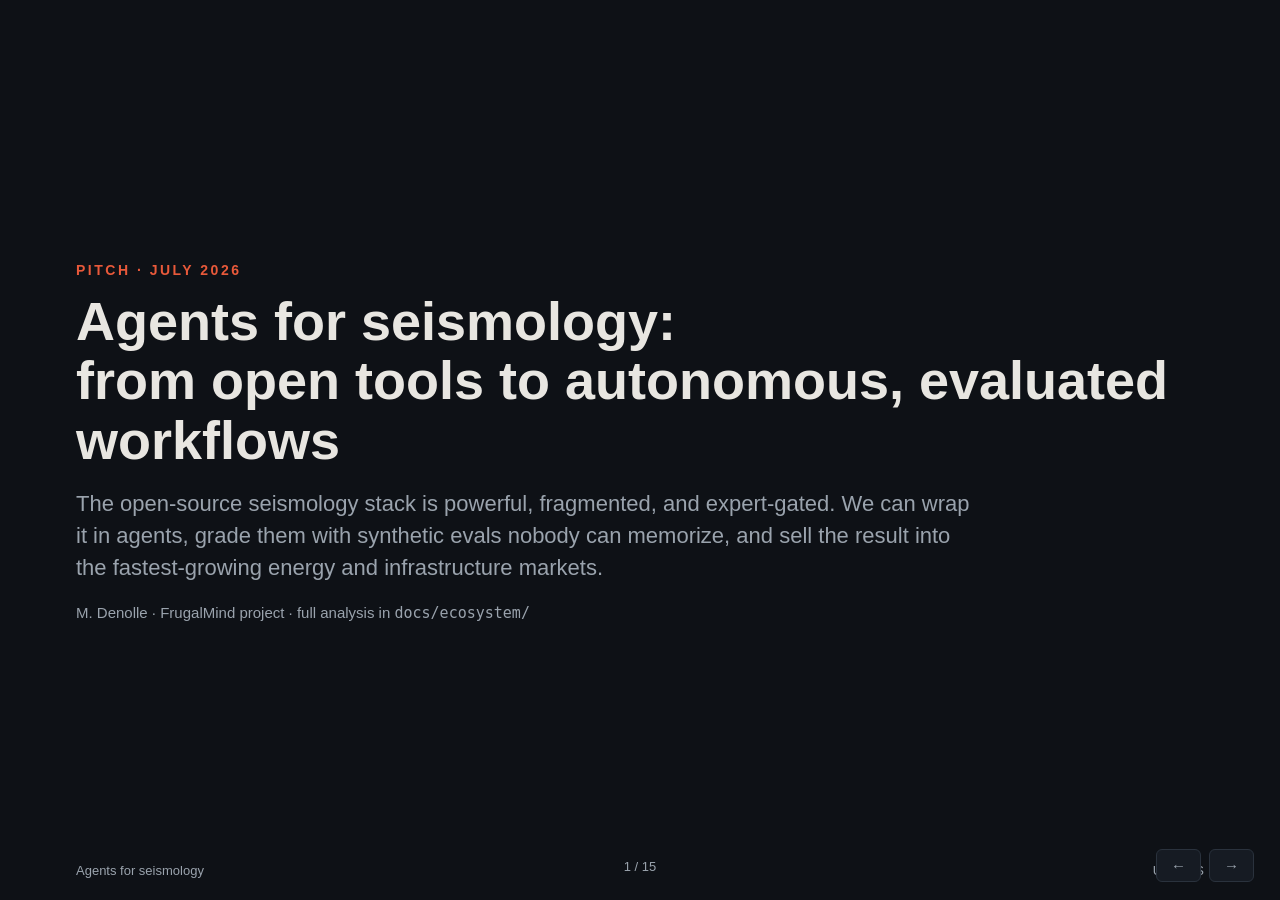
==== docs/ecosystem/pitch_deck.html @ fb0759ec "remove lock" ====
<!DOCTYPE html>
<html lang="en">
<head>
<meta charset="UTF-8">
<meta name="viewport" content="width=device-width, initial-scale=1.0">
<title>Agents for Seismology — pitch</title>
<style>
  :root{
    --bg:#0e1116; --panel:#161b23; --ink:#e8e6e1; --muted:#9aa3ad;
    --accent:#e8593a; --accent2:#4aa3c7; --gold:#d9a441; --green:#5fae6e;
    --line:#2a323d;
  }
  *{box-sizing:border-box; margin:0; padding:0;}
  html,body{height:100%; background:var(--bg); color:var(--ink);
    font-family:"Helvetica Neue",Helvetica,Arial,sans-serif; overflow:hidden;}
  .slide{position:absolute; inset:0; display:none; flex-direction:column;
    padding:56px 76px 70px; }
  .slide.active{display:flex;}
  .kicker{font-size:14px; letter-spacing:2.5px; text-transform:uppercase;
    color:var(--accent); margin-bottom:14px; font-weight:600;}
  h1{font-size:54px; line-height:1.1; font-weight:700; max-width:1100px;}
  h2{font-size:38px; line-height:1.15; font-weight:700; margin-bottom:26px; max-width:1150px;}
  h3{font-size:19px; font-weight:600; margin-bottom:8px;}
  p,li{font-size:19px; line-height:1.45; color:var(--ink);}
  .sub{color:var(--muted); font-size:22px; margin-top:18px; max-width:900px;}
  ul{list-style:none;}
  ul li{padding-left:22px; position:relative; margin-bottom:12px;}
  ul li::before{content:""; position:absolute; left:0; top:10px; width:9px; height:9px;
    background:var(--accent); border-radius:1px;}
  .muted{color:var(--muted);}
  .small{font-size:15px; line-height:1.4;}
  .foot{position:absolute; bottom:22px; left:76px; right:76px; display:flex;
    justify-content:space-between; font-size:13px; color:var(--muted);}
  .cols{display:flex; gap:36px; flex:1; min-height:0;}
  .col{flex:1; min-width:0;}
  .card{background:var(--panel); border:1px solid var(--line); border-radius:10px;
    padding:20px 22px; margin-bottom:14px;}
  .card h3{color:var(--accent2);}
  .big{font-size:46px; font-weight:700; line-height:1.05;}
  .big span{font-size:18px; font-weight:400; color:var(--muted); display:block; margin-top:6px;}
  .statgrid{display:grid; grid-template-columns:repeat(4,1fr); gap:16px; margin-top:10px;}
  .statgrid .card{margin:0;}
  table{border-collapse:collapse; width:100%; font-size:16px;}
  th{color:var(--accent2); text-align:left; font-weight:600; padding:7px 12px 7px 0;
    border-bottom:2px solid var(--line);}
  td{padding:6px 12px 6px 0; border-bottom:1px solid var(--line); color:var(--ink); vertical-align:top;}
  td.num{text-align:right; font-variant-numeric:tabular-nums;}
  th.num{text-align:right;}
  .tag{display:inline-block; font-size:12px; padding:2px 9px; border-radius:20px;
    border:1px solid var(--line); color:var(--muted); margin-left:8px; vertical-align:middle;}
  .bar{height:26px; border-radius:4px; margin:6px 0 2px; background:var(--accent2);}
  .barlabel{font-size:15px; color:var(--muted); margin-bottom:10px;}
  .barrow{display:flex; align-items:center; gap:14px; margin-bottom:13px;}
  .barrow .name{width:300px; font-size:17px; flex-shrink:0;}
  .barrow .track{flex:1; background:#1d242e; border-radius:4px;}
  .barrow .val{width:180px; font-size:16px; color:var(--muted); flex-shrink:0;}
  .arrowflow{display:flex; align-items:center; gap:10px; flex-wrap:wrap; margin:12px 0;}
  .node{background:var(--panel); border:1px solid var(--line); padding:10px 16px;
    border-radius:8px; font-size:16px; white-space:nowrap;}
  .node.hot{border-color:var(--accent); color:var(--accent);}
  .arr{color:var(--muted); font-size:20px;}
  .nav{position:fixed; bottom:18px; right:26px; display:flex; gap:8px; z-index:10;}
  .nav button{background:var(--panel); color:var(--muted); border:1px solid var(--line);
    border-radius:6px; padding:7px 14px; cursor:pointer; font-size:15px;}
  .nav button:hover{color:var(--ink); border-color:var(--muted);}
  .counter{position:fixed; bottom:26px; left:50%; transform:translateX(-50%);
    color:var(--muted); font-size:13px; z-index:10;}
  .accent{color:var(--accent);} .blue{color:var(--accent2);} .gold{color:var(--gold);} .green{color:var(--green);}
  .titlewrap{display:flex; flex-direction:column; justify-content:center; flex:1;}
  .two{display:grid; grid-template-columns:1fr 1fr; gap:30px; flex:1; min-height:0;}
  .src{font-size:12.5px; color:#6b747f; margin-top:auto; padding-top:12px;}
</style>
</head>
<body>

<!-- 1 · TITLE -->
<section class="slide active">
  <div class="titlewrap">
    <div class="kicker">Pitch · July 2026</div>
    <h1>Agents for seismology:<br>from open tools to autonomous, evaluated workflows</h1>
    <p class="sub">The open-source seismology stack is powerful, fragmented, and expert-gated.
    We can wrap it in agents, grade them with synthetic evals nobody can memorize,
    and sell the result into the fastest-growing energy and infrastructure markets.</p>
    <p class="sub small muted">M. Denolle · FrugalMind project · full analysis in <code>docs/ecosystem/</code></p>
  </div>
  <div class="foot"><span>Agents for seismology</span><span>UW ESS</span></div>
</section>

<!-- 2 · THE PROBLEM -->
<section class="slide">
  <div class="kicker">Problem</div>
  <h2>World-class physics, gated by expertise and glue code</h2>
  <div class="cols">
    <div class="col">
      <ul>
        <li>Five workflow chains carry the field's output (catalogs, noise, sources, FWI, rupture). <b>Healthy at the nodes, brittle at the joints</b> — every group maintains private, unversioned converter scripts.</li>
        <li>The citation-standard relocator (HypoDD) has had <b>no maintained modern interface for a decade</b>.</li>
        <li>3D simulation entry costs weeks: meshing, Par_file archaeology, HPC job wrangling. Errors surface as cryptic MPI crashes.</li>
        <li>Keystone tools are one retirement or one dependency bump from breaking: CPS, NonLinLoc, disba, BayHunter.</li>
      </ul>
    </div>
    <div class="col">
      <div class="card"><h3>A typical catalog pipeline today</h3>
        <div class="arrowflow">
          <span class="node">FDSN / S3</span><span class="arr">→</span>
          <span class="node">SeisBench pick</span><span class="arr">→</span>
          <span class="node">PyOcto</span><span class="arr">→</span>
          <span class="node hot">text-file glue</span><span class="arr">→</span>
          <span class="node">NonLinLoc</span><span class="arr">→</span>
          <span class="node hot">more glue</span><span class="arr">→</span>
          <span class="node">HypoDD</span>
        </div>
        <p class="small muted">Red joints = hand-written, untested, per-lab scripts. This is where science breaks and where novices lose weeks.</p>
      </div>
      <div class="card"><h3>The consequence</h3>
        <p>Analysis capacity is bounded by scarce trained people, not by data or compute.
        Networks, regulators, and operators all report the same bottleneck: <b>analysts</b>.</p>
      </div>
    </div>
  </div>
  <div class="foot"><span>Agents for seismology</span><span>2</span></div>
</section>

<!-- 3 · ECOSYSTEM SHAPE -->
<section class="slide">
  <div class="kicker">Ecosystem</div>
  <h2>Hub-and-spoke observation, barbell modeling</h2>
  <div class="cols">
    <div class="col">
      <div class="card"><h3>Observation: three hubs</h3>
        <p><b class="blue">ObsPy</b> (data objects, 30+ formats) · <b class="blue">Pyrocko</b> (GFZ; GF stores, Squirrel) · <b class="blue">SeisBench</b> (one API over all ML pickers + benchmark data).</p>
      </div>
      <div class="card"><h3>Modeling: a barbell</h3>
        <p>One end: pip-install source inversion (Syngine → MTUQ, minutes on a laptop).
        Other end: HPC monoliths (SPECFEM3D, SeisSol).
        <b>The middle — auto-config, meshing, orchestration — is thin, and it is exactly what Salvus (closed source) monetizes.</b></p>
      </div>
      <div class="card"><h3>What that means for us</h3>
        <p>~70% of the stack wraps as agent tools at near zero cost (clean Python APIs).
        The valuable 30% is ~8 legacy text formats + config generation — bounded, testable work.</p>
      </div>
    </div>
    <div class="col">
      <div class="card"><h3>Open data is already cloud-resident</h3>
        <div class="big">1.3 PB<span>EarthScope + SCEDC + NCEDC continuous waveforms on AWS · 47,354 stations · anonymous or token access</span></div>
      </div>
      <div class="card"><h3>Ground truth on demand</h3>
        <p>Precomputed Green's functions (Syngine REST, Pyrocko Greens Mill) give exact synthetic seismograms with zero simulation infrastructure — the eval generator is already deployed.</p>
      </div>
    </div>
  </div>
  <div class="foot"><span>Agents for seismology</span><span>3</span></div>
</section>

<!-- 4 · USER BASE -->
<section class="slide">
  <div class="kicker">User base</div>
  <h2>A real, active community — maintained by a handful of people</h2>
  <div class="statgrid">
    <div class="card"><div class="big">187k<span>ObsPy installs / month (PyPI alone; conda adds millions cumulative)</span></div></div>
    <div class="card"><div class="big">~5–20k<span>practitioners: AGU seismology 4,900+ members; 26,000+ registered stations; 31 FDSN data centers</span></div></div>
    <div class="card"><div class="big">30.6k<span>SeisBench installs / month — the ML layer is mainstream</span></div></div>
    <div class="card"><div class="big">116<span>ObsPy contributors, ever. Bus factor of the whole field: a few dozen people</span></div></div>
  </div>
  <table style="margin-top:20px;">
    <tr><th>Tool</th><th class="num">Stars</th><th class="num">Forks</th><th class="num">Contributors</th><th>Signal</th></tr>
    <tr><td>ObsPy</td><td class="num">1,300</td><td class="num">562</td><td class="num">116</td><td>~3,000 citations; NumFOCUS; v1.5.0 Mar 2026</td></tr>
    <tr><td>SPECFEM3D</td><td class="num">508</td><td class="num">256</td><td class="num">33</td><td>standard SEM code on national HPC systems</td></tr>
    <tr><td>SeisBench</td><td class="num">405</td><td class="num">117</td><td class="num">21</td><td>v0.12 adds DAS; PhaseNet paper ~2,000 citations</td></tr>
    <tr><td>EQTransformer / PhaseNet</td><td class="num">413 / 376</td><td class="num">167 / 131</td><td class="num">14 / 5</td><td>pickers embedded in commercial catalogs</td></tr>
    <tr><td>SeisSol · PyLith · NoisePy · Pyrocko</td><td class="num">344 · 191 · 217 · 246</td><td class="num"></td><td class="num">39 · 14 · 19 · 20</td><td>consortium-backed (ChEESE, CIG, SCOPED, GFZ)</td></tr>
  </table>
  <p class="small muted" style="margin-top:12px;">Fork:star ratios of 0.4–0.5 (vs ~0.1 for consumer OSS): these tools are worked with, not bookmarked. SeisComP runs operationally at hundreds of agencies worldwide.</p>
  <div class="foot"><span>GitHub / pypistats / Semantic Scholar, queried 2026-07-08</span><span>4</span></div>
</section>

<!-- 5 · COMPETITIVE WINDOW -->
<section class="slide">
  <div class="kicker">Prior art</div>
  <h2>The window: two half-systems, zero public benchmarks</h2>
  <div class="two">
    <div class="card"><h3 class="accent">TRACE — observation only</h3>
      <p>Shanghai AI Lab + USTC + Harvard (Mar 2026). Multi-agent: raw waveforms → 90k-event relocated catalogs → mechanistic interpretation (Ridgecrest, Santorini). 2,200+ analytical modules.</p>
      <p class="small muted" style="margin-top:8px;">Benchmark is internal to one paper. Harness not released. No simulation branch.</p>
    </div>
    <div class="card"><h3 class="accent">SPECFEM-MCP — simulation only</h3>
      <p>Harbin/PKU (Dec 2025). First MCP server suite for SPECFEM 2D/3D/GLOBE: parameter generation → meshing → solver → visualization.</p>
      <p class="small muted" style="margin-top:8px;">No evals shipped. Single group. Proves wrappers alone are replicable in months — not a moat.</p>
    </div>
  </div>
  <div class="card" style="margin-top:4px;"><h3 class="gold">What no one has</h3>
    <p>① An agent that closes the <b>observation ↔ simulation loop</b> (simulate a hypothesis, test it against data).
    ② A <b>public, difficulty-graded benchmark</b> for seismology agents — AstaBench, ScienceAgentBench, and every geo-agent benchmark contain zero waveform seismology.
    Both map directly onto FrugalMind's existing design.</p>
  </div>
  <div class="foot"><span>arXiv:2603.21152 · arXiv:2512.14429 · allenai.org/asta/bench</span><span>5</span></div>
</section>

<!-- 6 · WHO PAYS TODAY -->
<section class="slide">
  <div class="kicker">Market · today</div>
  <h2>Who pays for seismic analysis now</h2>
  <table>
    <tr><th>Segment</th><th>Driver</th><th>Spend signal</th><th>Agent fit</th></tr>
    <tr><td><b>Geothermal</b></td><td>Traffic-light-protocol compliance, EGS microseismic + DAS</td><td>Fervo $462M Series E; Zanskar $115M Series C on AI exploration</td><td>Analyst-starved, Python-native, funded</td></tr>
    <tr><td><b>CCS / Class VI</b></td><td>EPA-mandated monitoring, decades post-injection</td><td>$0.5–3M install + $100–500k/yr analysis per site</td><td>Compliance reports = recurring deliverable</td></tr>
    <tr><td><b>Mining</b></td><td>Rockburst safety regulation</td><td>IMS alone: ~210 systems, 34 countries</td><td>Per-mine subscriptions already normal</td></tr>
    <tr><td><b>PSHA / engineering</b></td><td>Nuclear, dams, hospitals, data centers</td><td>$200–400/hr senior-geoscientist billing</td><td>Codified workflows → margin machine</td></tr>
    <tr><td><b>Networks / treaty</b></td><td>Bulletins, EEW, CTBTO-style review</td><td>gempa's client list; ShakeAlert ~$35M/yr</td><td>Credibility beachhead, grant-funded</td></tr>
    <tr><td><b>DAS vendors</b></td><td>TB/day, almost no trained analysts</td><td>Market $0.6–0.8B, ~10–13%/yr</td><td>Interpretation layer hardware firms don't own</td></tr>
  </table>
  <p class="small muted" style="margin-top:14px;">Precedents: gempa (open-core support around SeisComP, national agencies), Nanometrics (analysis-as-a-service with human analysts — the cost line agents attack), Mondaic/Salvus (~$2M/yr license ceiling: tools alone don't scale).</p>
  <div class="foot"><span>Sources in docs/ecosystem/03_market_analysis.md</span><span>6</span></div>
</section>

<!-- 7 · RISING VERTICALS -->
<section class="slide">
  <div class="kicker">Market · rising</div>
  <h2>The energy build-out multiplies demand for exactly our workflows</h2>
  <div class="cols">
    <div class="col">
      <div class="card"><h3 class="green">Offshore wind</h3>
        <p>83 GW (2024) → ~238 GW by 2030 (GWEC). Capex ~$50–65B/yr → $100B+/yr.
        Every farm needs marine seismic surveys + geohazard assessment:
        <b>site-investigation slice ≈ $1.5B/yr, growing ~11%/yr</b>.</p></div>
      <div class="card"><h3 class="green">Nuclear &amp; SMRs</h3>
        <p>Investment ~$65B/yr → $120–150B/yr in net-zero scenarios (IEA).
        <b>127 SMR designs, 51 in licensing, ~85 active siting discussions</b> (NEA, 2025) —
        and PSHA is legally mandatory at every site (NRC 10 CFR 100.23, IAEA SSG-9).
        85 siting discussions = 85 near-term hazard campaigns.</p></div>
    </div>
    <div class="col">
      <div class="card"><h3 class="green">Climate-resilient infrastructure</h3>
        <p>Structural health monitoring: <b>$3.6–4.5B (2025), 9–20%/yr</b> — bridges and dams the largest segment.
        Earthquake early warning: $1.3–1.5B. Rail geohazards: Network Rail's DAS already covers
        <b>~12,000 route-km</b>. All of it is passive-seismic analysis at scale with no analyst pool.</p></div>
      <div class="card"><h3 class="green">Data centers</h3>
        <p>Hyperscaler capex ~$600B guided for 2026; siting screens hazard explicitly, and seismic design
        certification applies to every West-Coast / Japan / Taiwan build. Even 0.1% of capex on
        siting due diligence ≈ $600M/yr of geotech-hazard work <span class="muted">(our arithmetic, illustrative)</span>.</p></div>
    </div>
  </div>
  <div class="foot"><span>GWEC · IEA 2025 · OECD-NEA SMR Dashboard · Mordor/GrandView · CreditSights</span><span>7</span></div>
</section>

<!-- 7b · NEW VERTICALS: TAILINGS / REINSURANCE / WATER-AG -->
<section class="slide">
  <div class="kicker">Market · opening now</div>
  <h2>Three more doors: tailings dams, reinsurance, water &amp; agriculture</h2>
  <div class="cols">
    <div class="col">
      <div class="card"><h3 class="gold">Tailings dam monitoring</h3>
        <p class="small">~8,500 facilities worldwide, only ~1,900 disclosed; lifetime failure rate ~1.2% — two orders of magnitude worse than water dams. Brumadinho cost Vale <b>$7B</b>; Samarco settled at <b>~$30B</b>. GISTM (backed by investors holding <b>&gt;$25T AUM</b>) mandates monitoring at every facility; only 67% of ICMM facilities conform. Insurance limits cut by a third, premiums doubled.</p>
        <p class="small" style="margin-top:8px;"><b>Our edge:</b> dv/v ambient-noise monitoring sees <i>inside</i> the dam — internal erosion that InSAR, GNSS, and piezometers all miss (Olivier 2017 caught seepage other instruments didn't). IMS and Silixa already sell passive-seismic dam products; the analysis layer is the bottleneck.</p></div>
    </div>
    <div class="col">
      <div class="card"><h3 class="gold">Reinsurance &amp; parametric</h3>
        <p class="small">Six straight years of &gt;$100B insured cat losses; $790B reinsurance capital; $65.6B cat bonds outstanding. Parametric insurance: <b>~$18B → ~$39B by 2030</b>. ShakeMap is already de facto trigger infrastructure — and Liberty Mutual Re + Safehub launched ShakeNet Parametric (2024) marketing <b>ground-truth shaking data</b> as the basis-risk killer. Descartes Underwriting: &gt;$200M GWP, 30%/yr. Proven willingness to pay for exactly what dense seismic analysis produces.</p></div>
      <div class="card"><h3 class="gold">Water &amp; agriculture (roadmap, not TAM)</h3>
        <p class="small">Precision ag $11B→$24B; SGMA created 260+ groundwater agencies in California with &gt;$500M in DWR grants (4× oversubscribed). Depth-resolved groundwater from ambient noise (Clements &amp; Denolle 2018 → Mao 2025 <i>Science</i>) is our lab's own chain — TRL 3–4, no product yet, 3–7 yrs out. Honest position: a research thrust that the same agent + eval infrastructure de-risks.</p></div>
    </div>
  </div>
  <div class="foot"><span>ICMM 2025 · GRID-Arendal · Swiss Re sigma · Artemis · DWR</span><span>8</span></div>
</section>

<!-- 7c · EO ECOSYSTEM CONTEXT -->
<section class="slide">
  <div class="kicker">Context</div>
  <h2>Seismology is a climate-risk sensor inside a larger geophysics stack</h2>
  <div class="cols">
    <div class="col" style="flex:1.2;">
      <div class="card"><h3 class="blue">Three claims</h3>
        <ul class="small" style="font-size:15.5px;">
          <li><b>Seismic sensing sees inside what every other sensor sees only the surface of.</b> InSAR/GNSS measure surface deformation; dv/v measures interior state: dam seepage, depth-resolved groundwater, pre-failure landslide softening (Mainsant 2012: ~7% velocity drop days before failure). One method, three insured perils.</li>
          <li><b>Climate-hazard seismology already works operationally in one place</b> — Illgraben's ML debris-flow detector adds 20 min–1.5 hr of warning — and retrospectively everywhere else (GLOF tracking in <i>Science</i> 2018, landslide catalogs, flood discharge from river noise). The gap between "works in papers" and "runs as a service" is an agent-and-evals gap.</li>
          <li><b>Seismic is the missing modality in the EO stack.</b> NISAR ships 85 TB/day; DestinE has &gt;€315M; Prithvi/Clay/Major TOM cover optical, SAR, climate — none ingest seismic waveforms. The seismic+EO fusion slot (and the multimodal foundation model) is uncontested.</li>
        </ul></div>
    </div>
    <div class="col">
      <div class="card"><h3 class="blue">Adjacent open-source ecosystems (same playbook applies)</h3>
        <table class="small" style="font-size:14px;">
          <tr><th>Field</th><th>Stack</th><th>State</th></tr>
          <tr><td>Geodesy / InSAR</td><td>ISCE, MintPy, LiCSBAS, HyP3; GAMIT/GipsyX</td><td>Mature; only field matching ObsPy's penetration</td></tr>
          <tr><td>Hydrogeophysics</td><td>SimPEG, pyGIMLi, ResIPy</td><td>Healthy academic; SimPEG has industry consortium</td></tr>
          <tr><td>Geotechnical</td><td>OpenSees, groundhog</td><td>OpenSees dominant in EQ engineering</td></tr>
          <tr><td>Gravity / EM</td><td>Fatiando a Terra, empymod</td><td>Small, well-engineered</td></tr>
        </table>
        <p class="small muted" style="margin-top:10px;">Joint InSAR+GNSS+seismicity lives in consortia (COMET, EarthScope — 170+ institutions, consolidating into one NSF National Geophysical Facility). Seismology agents are the beachhead; the tool-wrapping + eval playbook then extends across the whole stack.</p></div>
      <div class="card"><h3 class="blue">Market frame</h3>
        <p class="small">Tracked climate finance passed <b>$2T in 2024</b>; adaptation ~$65B/yr and projected to multiply. Multi-physics hazard analytics is where seismic agents compound instead of competing.</p></div>
    </div>
  </div>
  <div class="foot"><span>WSL/ETH · Mao 2025 Science · NASA/ESA · CPI 2025</span><span>9</span></div>
</section>

<!-- 8 · MARKET SIZING BARS -->
<section class="slide">
  <div class="kicker">Market · sizing</div>
  <h2>The seismic-analysis slice, stacked across verticals</h2>
  <p class="barlabel">Annual addressable analysis-layer spend, conservative ends of sourced ranges (log-ish scale bars; details + caveats in 03_market_analysis.md)</p>
  <div class="barrow"><div class="name">Geotechnical instrumentation &amp; monitoring (incl. tailings)</div><div class="track"><div class="bar" style="width:95%; background:var(--gold);"></div></div><div class="val">~$5.1B (2026), ~9.6%/yr</div></div>
  <div class="barrow"><div class="name">SHM / resilient infrastructure</div><div class="track"><div class="bar" style="width:82%; background:var(--green);"></div></div><div class="val">$3.6–4.5B, 9–20%/yr</div></div>
  <div class="barrow"><div class="name">Parametric insurance (seismic-triggered slice growing)</div><div class="track"><div class="bar" style="width:70%; background:var(--gold);"></div></div><div class="val">$18B → $39B by 2030</div></div>
  <div class="barrow"><div class="name">Offshore wind site investigation</div><div class="track"><div class="bar" style="width:52%; background:var(--green);"></div></div><div class="val">~$1.5B, ~11%/yr</div></div>
  <div class="barrow"><div class="name">Earthquake early warning</div><div class="track"><div class="bar" style="width:48%; background:var(--accent2);"></div></div><div class="val">$1.3–1.5B, ~6%/yr</div></div>
  <div class="barrow"><div class="name">Microseismic monitoring (O&amp;G, mining, EGS, CCS)</div><div class="track"><div class="bar" style="width:40%; background:var(--accent2);"></div></div><div class="val">$0.5–1.4B, 8–9%/yr</div></div>
  <div class="barrow"><div class="name">DAS interpretation</div><div class="track"><div class="bar" style="width:36%; background:var(--accent2);"></div></div><div class="val">$0.6–0.8B, 10–13%/yr</div></div>
  <div class="barrow"><div class="name">Nuclear / SMR PSHA · data-center siting</div><div class="track"><div class="bar" style="width:28%; background:var(--gold);"></div></div><div class="val">85 SMR sites in play · ~$0.6B/yr (illustr.)</div></div>
  <div class="card" style="margin-top:14px;"><p><b>Order of magnitude: a ~$12–15B/yr analysis-and-monitoring layer growing ~10%/yr</b> (parametric counted only as its trigger/analytics slice), fragmented across niches — too small for SLB to care, too expert-gated for generic AI vendors, and almost entirely runnable on the open-source stack we know. The wedge is the analyst bottleneck; the capture model is managed monitoring + compliance deliverables, not seat licenses.</p></div>
  <div class="foot"><span>Green = infrastructure/energy growth · blue = established monitoring · gold = campaign-based</span><span>8</span></div>
</section>

<!-- 9 · THESIS -->
<section class="slide">
  <div class="kicker">Thesis</div>
  <h2>Agents are the demo. Evals are the moat.</h2>
  <div class="two">
    <div>
      <ul>
        <li><b>Wrappers commoditize.</b> SPECFEM-MCP shipped in months; frontier models write glue code better every quarter.</li>
        <li><b>Trust does not commoditize.</b> Regulators, DOE reviewers, and operators need measured missed-event rates, location error, and magnitude bias before they accept an autonomous result.</li>
        <li><b>Whoever publishes the benchmark sets the standard</b> others must beat — the LAB-Bench / FutureHouse position, unclaimed in seismology.</li>
        <li><b>FrugalMind already has the skeleton</b>: InspectAI substrate, parametric truth sets, negative-case discipline, cost-Pareto leaderboard. This plan generalizes it from STA/LTA to the whole field.</li>
      </ul>
    </div>
    <div class="card"><h3>Why synthetic evals</h3>
      <p>Ridgecrest, Tohoku, L'Aquila are in every LLM's training data — real-data evals measure memory.
      Our simulators produce waveforms with <b>exact hidden truth</b> (origin, mechanism, arrivals, structure),
      private seeds regenerate quarterly, and difficulty becomes continuous knobs:
      SNR, scene complexity, network geometry, model mismatch, tool tier, autonomy.</p>
      <p style="margin-top:10px;"><b>The modeling stack is the eval generator for the observational stack.</b></p>
    </div>
  </div>
  <div class="foot"><span>Agents for seismology</span><span>9</span></div>
</section>

<!-- 10 · ARCHITECTURE -->
<section class="slide">
  <div class="kicker">Plan</div>
  <h2>Three tiers, four phases</h2>
  <div class="cols">
    <div class="col">
      <div class="card"><h3>Tier 1 · Tools</h3>
        <p class="small">Typed wrappers + MCP servers: cheap wraps of Python APIs (ObsPy, SeisBench, MTUQ, Instaseis…) plus codecs for the 8 legacy formats (NonLinLoc, HypoDD, GrowClust, Par_file…) with round-trip tests. Fixes the wrapper vacuum — a community contribution in itself.</p></div>
      <div class="card"><h3>Tier 2 · Operator agents</h3>
        <p class="small">One per chain: <b>DataScout · CatalogBuilder · SourceEstimator · NoiseMonitor · SimulationRunner · StructureInverter</b>. Each self-verifies against deterministic oracles (cross-code GF agreement, travel-time sanity) before returning anything.</p></div>
      <div class="card"><h3>Tier 3 · Orchestrator</h3>
        <p class="small">The scientist agent: plans a DAG across operators, routes steps by cost (FrugalRouter), and closes the observation↔simulation loop neither TRACE nor SPECFEM-MCP occupies.</p></div>
    </div>
    <div class="col">
      <div class="card"><h3>Phases (each ships agent + eval suite)</h3>
        <table class="small">
          <tr><th>Phase</th><th>Weeks</th><th>Ships</th></tr>
          <tr><td>A</td><td class="num">1–6</td><td>Python-API tools, PickTable schema, DataScout + CatalogBuilder, <code>pick_associate_locate</code> suite</td></tr>
          <tr><td>B</td><td class="num">6–14</td><td>Legacy codecs, relocation glue release, SourceEstimator + NoiseMonitor, <code>source_mt</code> + <code>noise_chain</code></td></tr>
          <tr><td>C</td><td class="num">14–26</td><td>SimulationRunner (SPECFEM2D/SW4/Deepwave), <code>forward_sim</code> + <code>fwi_2d</code></td></tr>
          <tr><td>D</td><td class="num">mo 6–12</td><td>Orchestrator + digital-twin loop, <code>orchestration_twin</code>, first external pilot with human sign-off</td></tr>
        </table>
      </div>
      <div class="card"><h3>Design rules</h3>
        <p class="small">Frugality is architectural (small models for extraction/translation, frontier only for planning). Vendor and pin the fragile solo-maintainer layer. Provenance on every artifact — compliance-ready from day one. Human-in-the-loop <i>is</i> the product for regulated outputs.</p></div>
    </div>
  </div>
  <div class="foot"><span>docs/ecosystem/04_agent_plan.md</span><span>10</span></div>
</section>

<!-- 11 · EVAL LADDER -->
<section class="slide">
  <div class="kicker">Evaluation</div>
  <h2>Eight suites, five difficulty levels, deterministic scoring</h2>
  <div class="cols">
    <div class="col" style="flex:1.35;">
      <table class="small">
        <tr><th>Suite</th><th>Generator</th><th>Scored on</th></tr>
        <tr><td><code>pick_associate_locate</code></td><td>fomosto regional scenes</td><td>pick residuals, association P/R, hypocenter km, uncertainty calibration</td></tr>
        <tr><td><code>relocate</code></td><td>clustered synthetic sequences</td><td>fault-plane separation resolved (binary science outcome)</td></tr>
        <tr><td><code>source_mt</code></td><td>Syngine / fomosto, known MT</td><td>Kagan angle, depth error; corrupted-GF detection as negative case</td></tr>
        <tr><td><code>noise_chain</code></td><td>GF-store CCFs, imposed dv/v</td><td>dv/v recovery; must not report source effects as velocity change</td></tr>
        <tr><td><code>forward_sim</code></td><td>SPECFEM2D / SW4 configs</td><td>numerical regression, LOH.1 misfit, refusing infeasible configs</td></tr>
        <tr><td><code>fwi_2d</code></td><td>Deepwave / Marmousi crops</td><td>model recovery + gradient evaluations spent (frugality)</td></tr>
        <tr><td><code>cycle_catalog</code></td><td>QDYN BP1-QD cycles</td><td>b-value/recurrence recovery; pyCSEP link</td></tr>
        <tr><td><code>orchestration_twin</code></td><td>full digital-twin scenes</td><td>call-DAG vs reference + hidden-truth recovery + cost</td></tr>
      </table>
    </div>
    <div class="col">
      <div class="card"><h3>The L0–L4 ladder</h3>
        <p class="small"><b>L0</b> one tool, clean data, full spec → <b>L1</b> realistic noise, spec gaps → <b>L2</b> multi-step chain, parameter choices scored → <b>L3</b> model mismatch, negative cases, adversarial paths (judgment) → <b>L4</b> underspecified scientific goal, orchestration scored.</p></div>
      <div class="card"><h3>Contamination policy</h3>
        <p class="small">Public: generator code + worked seeds. Private: held-out seeds and perturbations, regenerated quarterly. Negative cases at fixed proportion from L1 up. Inspect-compatible logs; AstaBench-comparable metadata.</p></div>
    </div>
  </div>
  <div class="foot"><span>docs/ecosystem/05_eval_design.md</span><span>11</span></div>
</section>

<!-- 12 · BUSINESS + FUNDING -->
<section class="slide">
  <div class="kicker">Model &amp; funding</div>
  <h2>Nonprofit credibility, commercial capture, non-dilutive runway</h2>
  <div class="cols">
    <div class="col">
      <div class="card"><h3>Structure: the FutureHouse → Edison template</h3>
        <p class="small">Academic/nonprofit arm builds agents, benchmarks, and publications (Schmidt-style AI-in-science philanthropy is funding exactly this). Commercial arm sells managed monitoring ($10–40k/mo/site), per-analysis compliance deliverables, and gempa-style open-core support. Edison spun out at $250M on this pattern in Dec 2025. Clean IP separation from day one.</p></div>
      <div class="card"><h3>Moats, restated</h3>
        <p class="small">Published eval suites (the standard others must beat) · golden datasets + private synthetic generators · provenance-stamped compliance templates · community maintainership no closed vendor can buy.</p></div>
    </div>
    <div class="col">
      <div class="card"><h3>Non-dilutive map</h3>
        <ul class="small" style="font-size:15px;">
          <li><b>DOE</b> — strongest fit: GTO/FORGE EGS FOAs, FECM storage, SBIR topics in geothermal MMV + CCS monitoring.</li>
          <li><b>NSF</b> — NAIRR (bipartisan, natural home for agentic geoscience CI), CSSI/Geoinformatics.</li>
          <li><b>EU</b> — DT-GEO follow-ons, ChEESE-2P, Destination Earth: funding the containerized plumbing agents sit on; hedges US volatility.</li>
          <li><b>Philanthropy</b> — Schmidt AI-in-science, Project InnerSpace's stated ~$6M AI gap.</li>
        </ul></div>
      <div class="card"><h3>Honest risks</h3>
        <p class="small">Fragmented TAM (niches of $10s–100s of M each) · incumbents bundling LLMs onto existing contracts · liability in regulated outputs (human sign-off is the product) · federal funding volatility · best commercial data is proprietary.</p></div>
    </div>
  </div>
  <div class="foot"><span>docs/ecosystem/03_market_analysis.md</span><span>12</span></div>
</section>

<!-- 13 · ASK -->
<section class="slide">
  <div class="titlewrap">
    <div class="kicker">Ask</div>
    <h2>What we do next</h2>
    <ul style="max-width:1000px;">
      <li><b>Phase A now</b>: PickTable schema + CatalogBuilder + the <code>pick_associate_locate</code> suite on synthetic scenes — 6 weeks, laptop-scale, publishable as the first public seismology-agent benchmark.</li>
      <li><b>One flagship demo</b>: the digital-twin loop — simulate a hidden scenario, let the agent recover it end-to-end, score everything deterministically.</li>
      <li><b>Two proposals</b>: NAIRR/CSSI (benchmark infrastructure) and a DOE GTO/SBIR angle (geothermal compliance agent pilot).</li>
      <li><b>One conversation each</b> with a network, a geothermal operator, and a DAS vendor about pilot data and pain points.</li>
    </ul>
    <p class="sub">The tools exist. The data is on S3. The truth is computable.<br>What's missing is the agent layer and the grading — and we are positioned to own the grading.</p>
  </div>
  <div class="foot"><span>Agents for seismology · full analysis: docs/ecosystem/</span><span>13</span></div>
</section>

<div class="nav">
  <button onclick="prev()">←</button>
  <button onclick="next()">→</button>
</div>
<div class="counter" id="counter"></div>

<script>
  const slides=document.querySelectorAll('.slide');
  let i=0;
  function show(n){
    i=Math.max(0,Math.min(slides.length-1,n));
    slides.forEach((s,k)=>s.classList.toggle('active',k===i));
    document.getElementById('counter').textContent=(i+1)+' / '+slides.length;
    location.hash=i+1;
  }
  function next(){show(i+1);} function prev(){show(i-1);}
  // auto-number footers (skip title slide)
  slides.forEach((s,k)=>{ if(k===0) return;
    const spans=s.querySelectorAll('.foot span');
    if(spans.length) spans[spans.length-1].textContent=k+1; });
  document.addEventListener('keydown',e=>{
    if(e.key==='ArrowRight'||e.key===' '||e.key==='PageDown') next();
    if(e.key==='ArrowLeft'||e.key==='PageUp') prev();
    if(e.key==='Home') show(0); if(e.key==='End') show(slides.length-1);
  });
  document.addEventListener('click',e=>{
    if(e.target.closest('.nav')||e.target.closest('a')) return;
    (e.clientX>window.innerWidth/2)?next():prev();
  });
  show(parseInt(location.hash.slice(1)||1)-1);
</script>
</body>
</html>
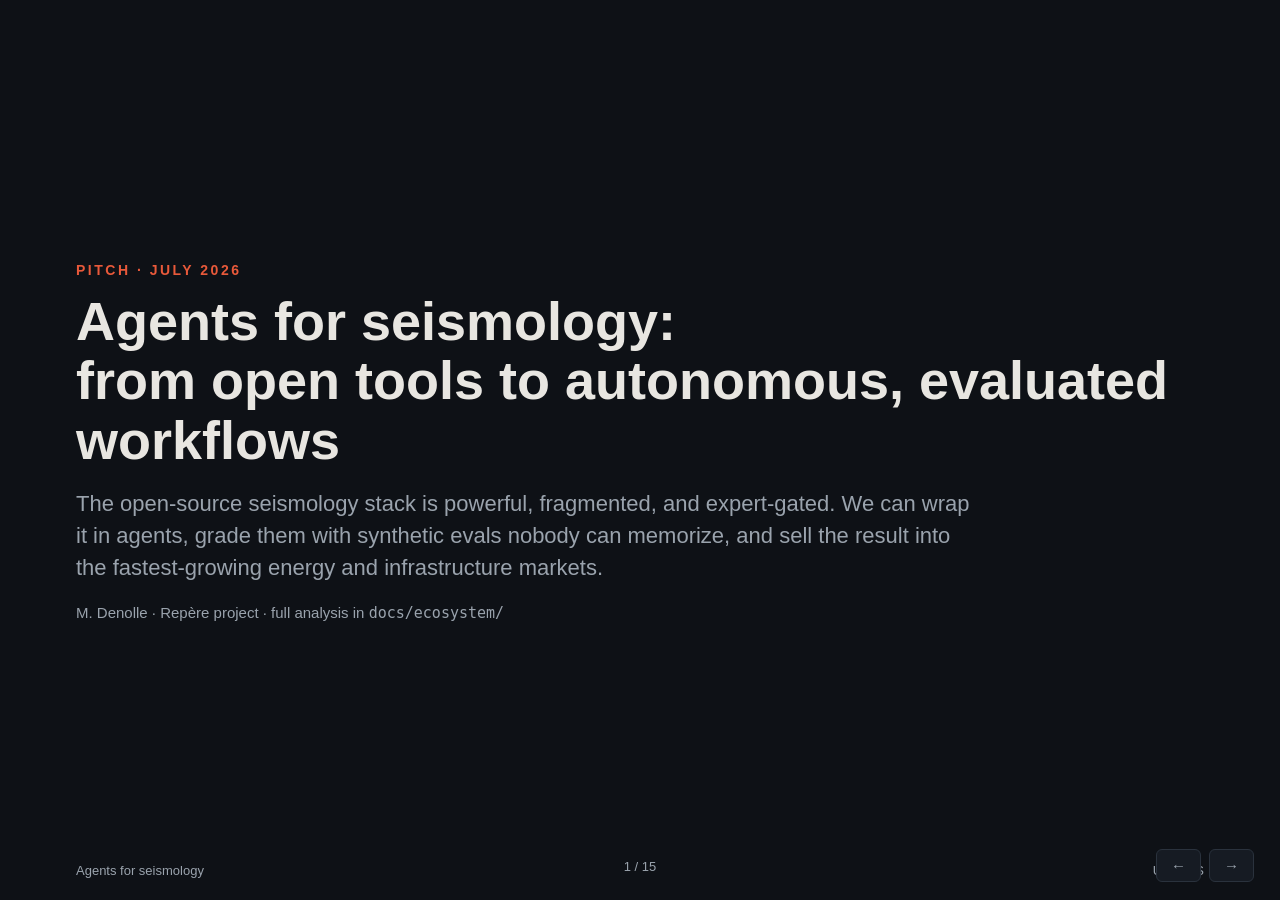
==== commit ce284b5e: "rename: FrugalMind -> Repère Repère is French for a fixed survey benchmark marker: the shared refere" ====
--- a/docs/ecosystem/pitch_deck.html
+++ b/docs/ecosystem/pitch_deck.html
@@ -81,7 +81,7 @@
     <p class="sub">The open-source seismology stack is powerful, fragmented, and expert-gated.
     We can wrap it in agents, grade them with synthetic evals nobody can memorize,
     and sell the result into the fastest-growing energy and infrastructure markets.</p>
-    <p class="sub small muted">M. Denolle · FrugalMind project · full analysis in <code>docs/ecosystem/</code></p>
+    <p class="sub small muted">M. Denolle · Repère project · full analysis in <code>docs/ecosystem/</code></p>
   </div>
   <div class="foot"><span>Agents for seismology</span><span>UW ESS</span></div>
 </section>
@@ -191,7 +191,7 @@
   <div class="card" style="margin-top:4px;"><h3 class="gold">What no one has</h3>
     <p>① An agent that closes the <b>observation ↔ simulation loop</b> (simulate a hypothesis, test it against data).
     ② A <b>public, difficulty-graded benchmark</b> for seismology agents — AstaBench, ScienceAgentBench, and every geo-agent benchmark contain zero waveform seismology.
-    Both map directly onto FrugalMind's existing design.</p>
+    Both map directly onto Repère's existing design.</p>
   </div>
   <div class="foot"><span>arXiv:2603.21152 · arXiv:2512.14429 · allenai.org/asta/bench</span><span>5</span></div>
 </section>
@@ -320,7 +320,7 @@
         <li><b>Wrappers commoditize.</b> SPECFEM-MCP shipped in months; frontier models write glue code better every quarter.</li>
         <li><b>Trust does not commoditize.</b> Regulators, DOE reviewers, and operators need measured missed-event rates, location error, and magnitude bias before they accept an autonomous result.</li>
         <li><b>Whoever publishes the benchmark sets the standard</b> others must beat — the LAB-Bench / FutureHouse position, unclaimed in seismology.</li>
-        <li><b>FrugalMind already has the skeleton</b>: InspectAI substrate, parametric truth sets, negative-case discipline, cost-Pareto leaderboard. This plan generalizes it from STA/LTA to the whole field.</li>
+        <li><b>Repère already has the skeleton</b>: InspectAI substrate, parametric truth sets, negative-case discipline, cost-Pareto leaderboard. This plan generalizes it from STA/LTA to the whole field.</li>
       </ul>
     </div>
     <div class="card"><h3>Why synthetic evals</h3>
